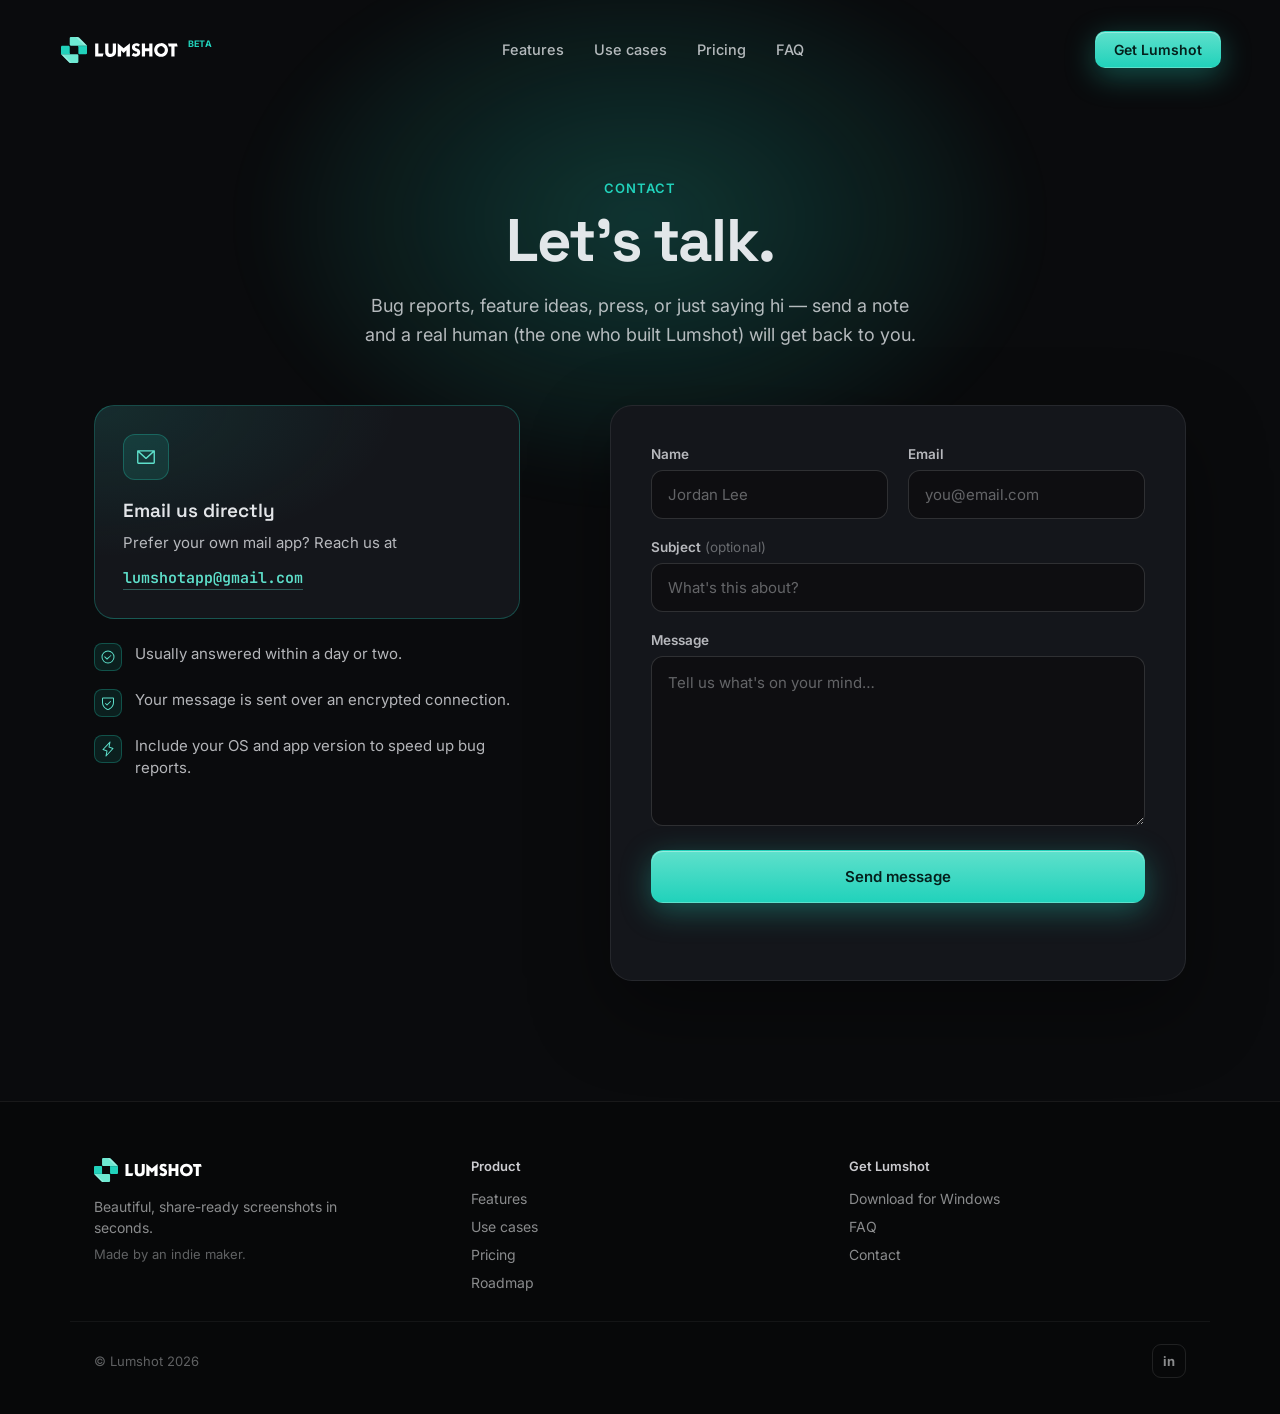
==== contact.html @ ef05d9ab "Add contact form with email integration" ====
<!DOCTYPE html>
<html lang="en">

<head>
  <meta charset="utf-8">
  <meta name="viewport" content="width=device-width, initial-scale=1">
  <title>Contact Lumshot — Get in touch</title>
  <meta name="description"
    content="Questions, feedback, or a bug to report? Send the Lumshot team a message and we'll get back to you.">
  <link rel="preconnect" href="https://fonts.googleapis.com">
  <link rel="preconnect" href="https://fonts.gstatic.com" crossorigin>
  <link rel="stylesheet"
    href="https://fonts.googleapis.com/css2?family=Inter:wght@400;500;600;700&family=Space+Grotesk:wght@500;600;700&family=JetBrains+Mono:wght@400;500;600&display=swap">
  <link rel="stylesheet" href="styles.css">
</head>

<body>

  <div class="page">

    <!-- ambient glow -->
    <div class="hero-glow" aria-hidden="true"></div>

    <!-- ===================== NAV ===================== -->
    <nav id="lum-nav" class="nav">
      <div id="lum-navbox" class="nav-box">
        <a href="index.html#top" aria-label="Lumshot home" class="nav-logo">
          <img src="assets/logo.svg" alt="Lumshot" class="nav-logo-img">
          <span class="nav-beta">BETA</span>
        </a>
        <div class="nav-links">
          <a href="index.html#features">Features</a>
          <a href="index.html#usecases">Use cases</a>
          <a href="index.html#pricing">Pricing</a>
          <a href="index.html#faq">FAQ</a>
        </div>
        <div class="nav-actions">
          <a href="index.html#pricing" class="btn btn-primary btn-nav">Get Lumshot</a>
          <button id="lum-burger" class="nav-burger" aria-label="Open menu" aria-controls="lum-mobile"
            aria-expanded="false">
            <span></span>
            <span></span>
            <span></span>
          </button>
        </div>
      </div>
      <div id="lum-mobile" class="nav-mobile">
        <a href="index.html#features">Features</a>
        <a href="index.html#usecases">Use cases</a>
        <a href="index.html#pricing">Pricing</a>
        <a href="index.html#faq">FAQ</a>
        <a href="index.html#pricing" class="nav-mobile-cta">Get Lumshot</a>
      </div>
    </nav>

    <!-- ===================== CONTACT ===================== -->
    <main class="contact">
      <div class="contact-head" data-reveal>
        <div class="eyebrow">Contact</div>
        <h1 class="contact-title">Let's talk.</h1>
        <p class="contact-sub">Bug reports, feature ideas, press, or just saying hi — send a note and a real human
          (the one who built Lumshot) will get back to you.</p>
      </div>

      <div class="contact-layout" data-reveal>
        <!-- left: reassurance / channels -->
        <aside class="contact-aside">
          <div class="contact-info-card">
            <div class="contact-info-icon">
              <svg class="lum-icon" viewBox="0 0 256 256" aria-hidden="true"><path d="M224,48H32a8,8,0,0,0-8,8V192a16,16,0,0,0,16,16H216a16,16,0,0,0,16-16V56A8,8,0,0,0,224,48ZM203.43,64,128,133.15,52.57,64ZM216,192H40V74.19l82.59,75.71a8,8,0,0,0,10.82,0L216,74.19V192Z"></path></svg>
            </div>
            <h2 class="contact-info-title">Email us directly</h2>
            <p class="contact-info-text">Prefer your own mail app? Reach us at</p>
            <a href="mailto:lumshotapp@gmail.com" class="contact-info-link">lumshotapp@gmail.com</a>
          </div>

          <ul class="contact-points">
            <li>
              <span class="contact-point-icon" aria-hidden="true">
                <svg class="lum-icon" viewBox="0 0 256 256"><path d="M232,128A104,104,0,1,1,128,24,104.13,104.13,0,0,1,232,128Zm-16,0a88,88,0,1,0-88,88A88.1,88.1,0,0,0,216,128Zm-42.34-29.66L112,148.69,82.34,119a8,8,0,0,0-11.32,11.31l36,36a8,8,0,0,0,11.32,0l60-60a8,8,0,0,0-11.32-11.32Z"></path></svg>
              </span>
              <span>Usually answered within a day or two.</span>
            </li>
            <li>
              <span class="contact-point-icon" aria-hidden="true">
                <svg class="lum-icon" viewBox="0 0 256 256"><path d="M208,40H48A16,16,0,0,0,32,56v58.79c0,89.13,75.47,118.44,90.59,123.4a15.66,15.66,0,0,0,10.82,0C148.53,233.23,224,203.92,224,114.79V56A16,16,0,0,0,208,40Zm0,74.79c0,78.42-66.35,104.62-80,109.18-13.53-4.51-80-30.69-80-109.18V56H208ZM82.34,141.66a8,8,0,0,1,11.32-11.32L112,148.68l50.34-50.34a8,8,0,0,1,11.32,11.32l-56,56a8,8,0,0,1-11.32,0Z"></path></svg>
              </span>
              <span>Your message is sent over an encrypted connection.</span>
            </li>
            <li>
              <span class="contact-point-icon" aria-hidden="true">
                <svg class="lum-icon" viewBox="0 0 256 256"><path d="M215.79,118.17a8,8,0,0,0-5-5.66L153.18,90.9l14.66-73.33a8,8,0,0,0-13.69-7l-112,120a8,8,0,0,0,3,13l57.63,21.61L88.16,238.43a8,8,0,0,0,13.69,7l112-120A8,8,0,0,0,215.79,118.17ZM109.37,214l10.47-52.38a8,8,0,0,0-5-9.06L62,132.71l84.62-90.66L136.16,94.43a8,8,0,0,0,5,9.06l52.8,19.8Z"></path></svg>
              </span>
              <span>Include your OS and app version to speed up bug reports.</span>
            </li>
          </ul>
        </aside>

        <!-- right: the form -->
        <div class="contact-form-card">
          <form id="lum-contact-form" class="contact-form" novalidate>
            <div class="contact-field-row">
              <div class="contact-field">
                <label for="cf-name">Name</label>
                <input type="text" id="cf-name" name="name" autocomplete="name" placeholder="Jordan Lee" required>
              </div>
              <div class="contact-field">
                <label for="cf-email">Email</label>
                <input type="email" id="cf-email" name="email" autocomplete="email" placeholder="you@email.com"
                  required>
              </div>
            </div>
            <div class="contact-field">
              <label for="cf-subject">Subject <span class="contact-optional">(optional)</span></label>
              <input type="text" id="cf-subject" name="subject" placeholder="What's this about?">
            </div>
            <div class="contact-field">
              <label for="cf-message">Message</label>
              <textarea id="cf-message" name="message" rows="6" placeholder="Tell us what's on your mind…"
                required></textarea>
            </div>

            <!-- honeypot: hidden from humans, catches bots -->
            <div class="contact-hp" aria-hidden="true">
              <label for="cf-company">Company</label>
              <input type="text" id="cf-company" name="company" tabindex="-1" autocomplete="off">
            </div>

            <button type="submit" class="btn btn-primary btn-lg contact-submit" id="cf-submit">
              <span class="cf-submit-label">Send message</span>
            </button>
            <p id="cf-note" class="contact-note" role="status" aria-live="polite"></p>
          </form>
        </div>
      </div>
    </main>

    <!-- ===================== FOOTER ===================== -->
    <footer class="site-footer">
      <div class="footer-grid">
        <div class="footer-brand">
          <a href="index.html#top" aria-label="Lumshot home" class="footer-logo">
            <img src="assets/logo.svg" alt="Lumshot" class="footer-logo-img">
          </a>
          <p class="footer-tagline">Beautiful, share-ready screenshots in seconds.</p>
          <p class="footer-made-by">Made by an indie maker.</p>
        </div>
        <div class="footer-col">
          <div class="footer-col-title">Product</div>
          <div class="footer-links">
            <a href="index.html#features">Features</a>
            <a href="index.html#usecases">Use cases</a>
            <a href="index.html#pricing">Pricing</a>
            <a href="index.html#roadmap">Roadmap</a>
          </div>
        </div>
        <div class="footer-col">
          <div class="footer-col-title">Get Lumshot</div>
          <div class="footer-links">
            <a href="https://github.com/saeefam/lumshot/releases/download/v1.1.3/Lumshot-Setup-1.1.3.exe">Download for
              Windows</a>
            <a href="index.html#faq">FAQ</a>
            <a href="contact.html">Contact</a>
          </div>
        </div>
      </div>
      <div class="footer-bottom">
        <span class="footer-copyright">© Lumshot 2026</span>
        <div class="footer-social">
          <a href="https://www.linkedin.com/company/lumshot/" target="_blank" rel="noopener"
            aria-label="Lumshot on LinkedIn" class="social-btn">in</a>
        </div>
      </div>
    </footer>

  </div>

  <script src="script.js"></script>
</body>

</html>
---- styles.css ----
/* =========================================================
   Lumshot — stylesheet
   Organized: custom properties, reset/base, animations,
   layout shell, nav, hero, sections in page order, footer,
   responsive media queries.
   ========================================================= */

/* ---------- Custom properties ---------- */
:root {
  /* Surfaces — a touch of warmth in the black so it reads considered, not clinical */
  --color-bg: #0A0B0D;
  --color-bg-alt: #0E1013;
  --color-bg-card: #14161B;
  --color-bg-titlebar: #1A1D23;
  --color-bg-footer: #070809;

  /* Text — a disciplined 3-step ramp (+ hairline for decorative use only) */
  --text-primary: rgba(240, 242, 245, .94);
  --text-secondary: rgba(240, 242, 245, .74);
  --text-tertiary: rgba(240, 242, 245, .56);
  --text-hairline: rgba(240, 242, 245, .38);
  --color-text: var(--text-primary);

  /* Legacy aliases kept so existing rules resolve to the new ramp */
  --color-text-muted-66: var(--text-secondary);
  --color-text-muted-62: var(--text-secondary);
  --color-text-muted-6: var(--text-secondary);
  --color-text-muted-58: var(--text-secondary);
  --color-text-muted-55: var(--text-tertiary);
  --color-text-muted-5: var(--text-tertiary);
  --color-text-muted-45: var(--text-tertiary);
  --color-text-muted-4: var(--text-hairline);
  --color-text-muted-35: var(--text-hairline);
  --color-text-muted-32: var(--text-hairline);
  --color-text-muted-25: rgba(240, 242, 245, .28);

  /* Teal — the interface / action tone (from the logo) */
  --color-accent: #21D2BB;
  --color-accent-light: #5EE0CB;
  --color-accent-lighter: #9CEFE0;
  --color-accent-deep: #0F6E62;
  --color-accent-deeper: #0A4A42;
  --color-accent-deepest: #04201C;

  /* Warm light — the "captured light" tone. The counterweight to teal. */
  --color-warm: #FFB27A;
  --color-warm-light: #FFCBA3;
  --color-warm-deep: #C77A45;

  --color-violet: var(--color-warm-light);

  --border-subtle: rgba(255, 255, 255, .07);
  --border-subtle-2: rgba(255, 255, 255, .08);
  --border-faint: rgba(255, 255, 255, .05);
  --border-accent: rgba(33, 210, 187, .28);

  --font-sans: 'Inter', system-ui, -apple-system, sans-serif;
  --font-display: 'Space Grotesk', 'Inter', system-ui, sans-serif;
  --font-mono: 'JetBrains Mono', ui-monospace, monospace;

  --container-lg: 1200px;
  --container-md: 1140px;
  --container-sm: 1100px;
  --container-xs: 980px;

  /* Signature glow for primary actions — ties buttons to the "light" idea */
  --glow-teal: 0 8px 30px rgba(33, 210, 187, .35);
}

/* ---------- Reset / base ---------- */
* {
  box-sizing: border-box;
}

html {
  scroll-behavior: smooth;
}

body {
  margin: 0;
  background: var(--color-bg);
  color: var(--color-text);
  font-family: var(--font-sans);
  -webkit-font-smoothing: antialiased;
  text-rendering: optimizeLegibility;
  overflow-x: hidden;
}

a {
  color: inherit;
  text-decoration: none;
}

/* Visible keyboard focus everywhere — cheap, and part of feeling premium */
:focus-visible {
  outline: 2px solid var(--color-accent);
  outline-offset: 3px;
  border-radius: 4px;
}

:focus:not(:focus-visible) {
  outline: none;
}

img {
  max-width: 100%;
}

button {
  font-family: inherit;
}

::selection {
  background: rgba(33, 210, 187, .4);
  color: #fff;
}

/* ---------- Animations ---------- */
@keyframes lumPulse {
  0%, 100% { opacity: .5; }
  50% { opacity: .85; }
}

/* Hero: the plain screenshot drops in, then the Lumshot frame builds around it.
   Plays once on load — the transformation IS the pitch. */
@keyframes lumFrameBuild {
  0%   { transform: scale(.985); }
  100% { transform: scale(1); }
}

@keyframes lumCanvasBloom {
  0%   { padding: 8px; }
  100% { padding: clamp(30px, 5vw, 68px); }
}

@keyframes lumFadeIn {
  from { opacity: 0; }
  to   { opacity: 1; }
}

/* Signature "light sweep" — a specular highlight passing across a frame, like
   light catching glass. Used sparingly (hero + final CTA). */
@keyframes lumSweep {
  0%   { transform: translateX(-120%) skewX(-18deg); opacity: 0; }
  12%  { opacity: .55; }
  40%  { opacity: 0; }
  100% { transform: translateX(320%) skewX(-18deg); opacity: 0; }
}

/* Reduced motion: kill every looping/entrance animation and reveal offsets */
@media (prefers-reduced-motion: reduce) {
  *,
  *::before,
  *::after {
    animation-duration: .001ms !important;
    animation-iteration-count: 1 !important;
    transition-duration: .001ms !important;
    scroll-behavior: auto !important;
  }
}

/* ---------- Page shell ---------- */
.page {
  position: relative;
  width: 100%;
  background: var(--color-bg);
  overflow-x: hidden;
}

.hero-glow {
  position: absolute;
  top: -160px;
  left: 50%;
  transform: translateX(-50%);
  width: 1100px;
  height: 760px;
  background: radial-gradient(closest-side, rgba(33, 210, 187, .22), rgba(33, 210, 187, .06) 55%, transparent 72%);
  filter: blur(20px);
  pointer-events: none;
  z-index: 0;
  animation: lumPulse 7s ease-in-out infinite;
}

/* [data-reveal] elements are progressively enhanced by script.js
   (opacity/transform + IntersectionObserver). They render fully
   visible without JS. */

/* ---------- Buttons ---------- */
.btn {
  display: inline-flex;
  align-items: center;
  justify-content: center;
  gap: 10px;
  padding: 12px 20px;
  border-radius: 11px;
  font-size: 14.5px;
  font-weight: 600;
  border: 1px solid transparent;
  transition: all .2s;
  white-space: nowrap;
  cursor: pointer;
}

.btn-primary {
  color: #04201C;
  background: linear-gradient(180deg, var(--color-accent-light), var(--color-accent));
  border-color: transparent;
  box-shadow: var(--glow-teal), inset 0 1px 0 rgba(255, 255, 255, .35);
}

.btn-primary:hover {
  transform: translateY(-2px);
  box-shadow: 0 12px 40px rgba(33, 210, 187, .5), inset 0 1px 0 rgba(255, 255, 255, .45);
}

.btn-secondary {
  color: var(--color-text);
  background: rgba(255, 255, 255, .04);
  border-color: rgba(255, 255, 255, .13);
}

.btn-secondary:hover {
  background: rgba(255, 255, 255, .08);
  border-color: rgba(255, 255, 255, .22);
}

.btn-disabled {
  color: var(--color-text-muted-4);
  background: rgba(255, 255, 255, .03);
  border-color: var(--border-subtle-2);
  cursor: default;
}

.btn-nav {
  padding: 9px 18px;
  border-radius: 10px;
  font-size: 14px;
}

.btn-lg {
  min-width: 232px;
  padding: 16px 24px;
  border-radius: 12px;
  font-size: 15px;
}

.win-icon {
  display: grid;
  grid-template-columns: 1fr 1fr;
  gap: 2.5px;
  width: 17px;
  height: 17px;
}

.win-icon span {
  background: currentColor;
  border-radius: 1px;
}

.mac-icon {
  width: 17px;
  height: 17px;
  display: block;
  fill: var(--color-text-muted-4);
}

/* ---------- Nav ---------- */
.nav {
  position: fixed;
  top: 0;
  left: 0;
  right: 0;
  z-index: 60;
  padding: 16px 16px 0;
}

.nav-box {
  max-width: var(--container-lg);
  margin: 0 auto;
  padding: 14px 18px 14px 20px;
  display: flex;
  align-items: center;
  justify-content: space-between;
  gap: 24px;
  border-radius: 18px;
  background: transparent;
  border: 1px solid transparent;
  box-shadow: none;
  backdrop-filter: none;
  -webkit-backdrop-filter: none;
  transition: background .35s ease, border-color .35s ease, box-shadow .35s ease, backdrop-filter .35s ease;
}

.nav-box.is-scrolled {
  background: rgba(14, 15, 20, .82);
  border-color: rgba(255, 255, 255, .1);
  box-shadow: 0 16px 50px rgba(0, 0, 0, .5);
  backdrop-filter: blur(16px) saturate(150%);
  -webkit-backdrop-filter: blur(16px) saturate(150%);
}

.nav-logo {
  display: flex;
  align-items: flex-start;
  gap: 10px;
}

.nav-logo-img {
  height: 26px;
  display: block;
}

.nav-beta {
  font-size: 9px;
  font-weight: 700;
  letter-spacing: .04em;
  color: var(--color-accent);
  line-height: 1;
  margin-top: 2px;
}

.nav-links {
  display: flex;
  align-items: center;
  gap: 30px;
  font-size: 14.5px;
  color: var(--color-text-muted-66);
  font-weight: 500;
}

.nav-links a {
  transition: color .2s;
}

.nav-links a:hover {
  color: #fff;
}

.nav-actions {
  display: flex;
  align-items: center;
  gap: 12px;
}

.nav-burger {
  display: none;
  align-items: center;
  justify-content: center;
  width: 40px;
  height: 40px;
  border-radius: 10px;
  border: 1px solid var(--border-subtle-2);
  background: rgba(255, 255, 255, .03);
  cursor: pointer;
  flex-direction: column;
  gap: 4px;
}

.nav-burger span {
  width: 16px;
  height: 1.6px;
  background: var(--color-text);
  display: block;
}

.nav-mobile {
  display: none;
  flex-direction: column;
  gap: 4px;
  margin: 8px 0 0;
  padding: 12px 20px 18px;
  border-radius: 18px;
  background: rgba(11, 11, 15, .96);
  backdrop-filter: blur(16px);
  border: 1px solid var(--border-subtle-2);
}

.nav-mobile.is-open {
  display: flex;
}

.nav-mobile a {
  padding: 12px 8px;
  font-size: 16px;
  font-weight: 500;
  border-bottom: 1px solid var(--border-faint);
}

.nav-mobile-cta {
  margin-top: 12px;
  text-align: center;
  padding: 13px;
  border-radius: 11px;
  font-weight: 600;
  color: var(--color-bg);
  background: var(--color-accent);
  border-bottom: none !important;
}

/* ---------- Hero ---------- */
.hero {
  position: relative;
  z-index: 1;
  max-width: var(--container-lg);
  margin: 0 auto;
  padding: 180px 24px 96px;
  text-align: center;
}

.pill {
  display: inline-flex;
  align-items: center;
  gap: 8px;
  padding: 7px 15px;
  border-radius: 999px;
  font-size: 12px;
  font-weight: 400;
  letter-spacing: .01em;
  color: var(--color-accent-lighter);
  background: rgba(33, 210, 187, .1);
  border: 1px solid var(--border-accent);
  margin-bottom: 30px;
}

.pill-dot {
  width: 6px;
  height: 6px;
  border-radius: 50%;
  background: var(--color-accent);
  box-shadow: 0 0 10px var(--color-accent);
  display: block;
}

.hero-title {
  font-family: var(--font-display);
  font-size: clamp(40px, 7vw, 66px);
  line-height: 1.03;
  letter-spacing: -.03em;
  font-weight: 700;
  margin: 0 auto;
  max-width: 18ch;
  text-wrap: balance;
}

.hero-title .accent-light {
  color: var(--color-warm-light);
}

.hero-sub {
  margin: 26px auto 0;
  max-width: 52ch;
  font-size: clamp(17px, 2.2vw, 20px);
  line-height: 1.55;
  color: var(--text-secondary);
  font-weight: 400;
}

.hero-ctas {
  display: flex;
  flex-wrap: wrap;
  gap: 14px;
  justify-content: center;
  margin-top: 40px;
}

.hero-note {
  margin: 40px 0 0;
  font-size: 13.5px;
  color: var(--color-text-muted-4);
}

.hero-shot {
  margin-top: 120px;
  will-change: transform;
}

.hero-shot-float {
  position: relative;
  animation: lumFrameBuild 1s cubic-bezier(.2, .7, .2, 1) both;
}

.hero-shot-glow {
  position: absolute;
  inset: -40px -10px -60px;
  background: radial-gradient(closest-side, rgba(33, 210, 187, .32), transparent 70%);
  filter: blur(34px);
  z-index: -1;
}

/* ---------- App window mock (hero) ---------- */
.app-window {
  position: relative;
  max-width: 1000px;
  margin: 0 auto;
  border-radius: 20px;
  overflow: hidden;
  background: var(--color-bg-card);
  border: 1px solid var(--border-subtle-2);
  box-shadow: 0 44px 130px rgba(0, 0, 0, .65), 0 0 0 1px rgba(255, 255, 255, .02) inset;
}

/* Signature light-sweep — passes once, ~1.2s after the frame builds */
.app-window::after {
  content: "";
  position: absolute;
  top: 0;
  left: 0;
  width: 40%;
  height: 100%;
  background: linear-gradient(100deg, transparent, rgba(255, 255, 255, .16), transparent);
  pointer-events: none;
  z-index: 3;
  transform: translateX(-120%) skewX(-18deg);
  animation: lumSweep 1.6s ease-in 1.3s both;
}

.app-titlebar {
  display: flex;
  align-items: center;
  justify-content: space-between;
  padding: 11px 16px;
  background: linear-gradient(#1A1A23, #14141B);
  border-bottom: 1px solid rgba(255, 255, 255, .06);
}

.app-titlebar-left {
  display: flex;
  align-items: center;
  gap: 10px;
}

.app-name {
  font-weight: 600;
  font-size: 12.5px;
  color: rgba(255, 255, 255, .62);
}

.app-titlebar-right {
  display: flex;
  align-items: center;
  gap: 8px;
}

.chip {
  padding: 3px 9px;
  border-radius: 6px;
  font-size: 10.5px;
  font-weight: 500;
  color: var(--color-text-muted-4);
  border: 1px solid var(--border-subtle-2);
}

.chip-active {
  font-weight: 600;
  color: var(--color-accent-lighter);
  background: rgba(33, 210, 187, .16);
  border-color: rgba(33, 210, 187, .3);
}

.app-window-controls {
  display: flex;
  align-items: center;
  gap: 12px;
  color: rgba(255, 255, 255, .3);
  margin-left: 8px;
}

.ctrl-line {
  width: 11px;
  height: 1.5px;
  background: currentColor;
  display: block;
}

.ctrl-square {
  width: 9px;
  height: 9px;
  border: 1.5px solid currentColor;
  border-radius: 2px;
  display: block;
}

.ctrl-close {
  font-size: 12px;
  line-height: 1;
}

.app-canvas {
  padding: clamp(30px, 5vw, 68px);
  background: radial-gradient(120% 120% at 30% 0%, #0F6E62 0%, #0A4A42 46%, #04201C 100%);
  animation: lumCanvasBloom 1.1s cubic-bezier(.2, .7, .2, 1);
}

/* The frame fades in as the canvas blooms. Default state is fully visible, so
   the screenshot is never stuck hidden if the animation is skipped/interrupted. */
.shot-frame {
  opacity: 1;
  animation: lumFadeIn .7s ease .3s backwards;
}

.shot-frame {
  border-radius: 12px;
  overflow: hidden;
  background: var(--color-bg-alt);
  border: 1px solid rgba(255, 255, 255, .1);
  box-shadow: 0 34px 80px rgba(0, 0, 0, .55);
}

.shot-titlebar {
  display: flex;
  align-items: center;
  gap: 7px;
  padding: 11px 14px;
  background: var(--color-bg-titlebar);
  border-bottom: 1px solid rgba(255, 255, 255, .05);
}

.dot {
  width: 9px;
  height: 9px;
  border-radius: 50%;
  display: block;
}

.dot-red { background: #ff5f57; }
.dot-yellow { background: #febc2e; }
.dot-green { background: #28c840; }

.shot-image {
  aspect-ratio: 16 / 9;
  background: var(--color-bg-alt);
}

.shot-image img {
  width: 100%;
  height: 100%;
  object-fit: cover;
  display: block;
}

/* ---------- Section heads (shared) ---------- */
.section-head {
  text-align: center;
  margin-bottom: 48px;
}

.eyebrow {
  font-size: 13px;
  font-weight: 600;
  letter-spacing: .08em;
  text-transform: uppercase;
  color: var(--color-accent);
  margin-bottom: 14px;
}

.section-title {
  font-family: var(--font-display);
  font-size: clamp(30px, 4.6vw, 42px);
  letter-spacing: -.025em;
  font-weight: 700;
  margin: 0;
  max-width: 26ch;
  margin-inline: auto;
  text-wrap: balance;
}

.section-sub {
  margin: 18px auto 0;
  max-width: 60ch;
  font-size: 17px;
  line-height: 1.6;
  color: var(--text-secondary);
}

.section-title-lg {
  font-family: var(--font-display);
  font-size: clamp(30px, 4.8vw, 44px);
  letter-spacing: -.028em;
  font-weight: 700;
  margin: 0 auto;
  max-width: 24ch;
  text-wrap: balance;
}

.section-sub-lg {
  margin: 24px auto 0;
  max-width: 62ch;
  font-size: clamp(16px, 2.2vw, 18px);
  line-height: 1.6;
  color: var(--text-secondary);
}

/* ---------- Credibility ---------- */
.credibility {
  position: relative;
  z-index: 1;
  max-width: var(--container-sm);
  margin: 0 auto;
  padding: 30px 24px 20px;
  text-align: center;
}

.credibility-text {
  font-size: 14.5px;
  color: var(--color-text-muted-5);
  font-weight: 500;
}

.badge-row {
  display: flex;
  flex-wrap: wrap;
  justify-content: center;
  gap: 10px;
  margin-top: 18px;
}

.badge {
  padding: 7px 14px;
  border-radius: 999px;
  font-size: 12.5px;
  font-weight: 500;
  color: var(--color-text-muted-55);
  border: 1px solid var(--border-subtle-2);
  background: rgba(255, 255, 255, .02);
}

/* ---------- Workflow shift ---------- */
.workflow {
  position: relative;
  z-index: 1;
  max-width: var(--container-xs);
  margin: 0 auto;
  padding: 72px 24px 30px;
  text-align: center;
}

.workflow-steps {
  display: grid;
  grid-template-columns: repeat(auto-fit, minmax(220px, 1fr));
  gap: 16px;
  text-align: left;
}

.workflow-card {
  padding: 26px 24px;
  border-radius: 18px;
  background: var(--color-bg-card);
  border: 1px solid var(--border-subtle);
  transition: border-color .25s, transform .25s;
}

.workflow-card:hover {
  border-color: rgba(33, 210, 187, .3);
  transform: translateY(-2px);
}

.workflow-num {
  font: 600 13px var(--font-mono);
  color: var(--color-accent);
  margin-bottom: 14px;
}

.workflow-text {
  margin: 0;
  font-family: var(--font-display);
  font-size: 18px;
  font-weight: 600;
  letter-spacing: -.01em;
}

.workflow-sub {
  margin: 8px 0 0;
  font-size: 14px;
  line-height: 1.5;
  color: var(--text-tertiary);
}

/* ---------- Features ---------- */
.features {
  position: relative;
  z-index: 1;
  max-width: var(--container-md);
  margin: 0 auto;
  padding: 120px 24px 40px;
}

.feat-row {
  display: grid;
  grid-template-columns: 1fr 1fr;
  gap: 56px;
  align-items: center;
  padding: 54px 0;
}


.feat-icon {
  display: inline-flex;
  width: 46px;
  height: 46px;
  border-radius: 12px;
  align-items: center;
  justify-content: center;
  background: rgba(33, 210, 187, .12);
  border: 1px solid var(--border-accent);
  margin-bottom: 20px;
}

/* Shared icon glyph (Phosphor SVGs, inlined). Inherits accent color. */
.lum-icon {
  width: 22px;
  height: 22px;
  display: block;
  color: var(--color-accent-light);
  fill: currentColor;
}

.feat-more-icon .lum-icon,
.why-icon .lum-icon {
  width: 20px;
  height: 20px;
}

.lum-icon-toast {
  width: 15px;
  height: 15px;
  color: var(--color-accent-lighter);
}

.feat-title {
  font-family: var(--font-display);
  font-size: clamp(24px, 3.2vw, 30px);
  letter-spacing: -.02em;
  font-weight: 700;
  margin: 0;
}

.feat-desc {
  margin: 16px 0 0;
  font-size: 16px;
  line-height: 1.6;
  color: var(--text-secondary);
  max-width: 46ch;
}

/* "and more" compact grid for secondary features */
.feat-more {
  display: grid;
  grid-template-columns: repeat(auto-fit, minmax(240px, 1fr));
  gap: 18px;
  margin-top: 40px;
  padding-top: 54px;
  border-top: 1px solid var(--border-faint);
}

.feat-more-card {
  padding: 26px;
  border-radius: 18px;
  background: var(--color-bg-card);
  border: 1px solid var(--border-subtle);
  transition: border-color .25s, transform .25s;
}

.feat-more-card:hover {
  border-color: rgba(33, 210, 187, .3);
  transform: translateY(-2px);
}

.feat-more-icon {
  display: inline-flex;
  width: 38px;
  height: 38px;
  border-radius: 10px;
  align-items: center;
  justify-content: center;
  background: rgba(33, 210, 187, .12);
  border: 1px solid var(--border-accent);
  margin-bottom: 16px;
}

.feat-more-title {
  margin: 0 0 8px;
  font-family: var(--font-display);
  font-size: 17px;
  font-weight: 600;
}

.feat-more-text {
  margin: 0;
  font-size: 15px;
  line-height: 1.55;
  color: var(--text-secondary);
}

/* ---------- Feature media mocks (shared frame) ---------- */
.feat-media-frame {
  border-radius: 20px;
  padding: clamp(22px, 4vw, 42px);
  border: 1px solid rgba(255, 255, 255, .06);
  box-shadow: 0 24px 60px rgba(0, 0, 0, .45);
}

.feat-media-gradient {
  background: radial-gradient(120% 120% at 30% 0%, #0F6E62, #0A4A42 55%, #04201C);
}

.feat-media-inner {
  border-radius: 11px;
  overflow: hidden;
  background: var(--color-bg-alt);
  border: 1px solid rgba(255, 255, 255, .1);
  box-shadow: 0 26px 56px rgba(0, 0, 0, .5);
}

.mock {
  position: relative;
  border-radius: 20px;
  overflow: hidden;
  border: 1px solid var(--border-subtle-2);
  background: var(--color-bg-alt);
  aspect-ratio: 16 / 11;
  box-shadow: 0 24px 60px rgba(0, 0, 0, .45);
}

/* capture mock */
.mock-diagonal-fade {
  position: absolute;
  inset: 0;
  background: repeating-linear-gradient(135deg, rgba(255, 255, 255, .03) 0 16px, transparent 16px 32px);
  opacity: .6;
}

.mock-diagonal-fade-plain {
  opacity: 1;
}

.mock-scrim {
  position: absolute;
  inset: 0;
  background: rgba(11, 11, 15, .5);
}

.mock-select-box {
  position: absolute;
  left: 18%;
  top: 20%;
  width: 50%;
  height: 48%;
  border: 1.5px solid var(--color-accent);
  background: rgba(33, 210, 187, .08);
  box-shadow: 0 0 0 9999px rgba(11, 11, 15, .45);
}

.mock-select-label {
  position: absolute;
  top: -26px;
  left: 0;
  font: 600 11px var(--font-mono);
  color: var(--color-accent-lighter);
  background: var(--color-accent-deepest);
  padding: 3px 7px;
  border-radius: 5px;
  border: 1px solid rgba(33, 210, 187, .35);
}

.mock-select-handle {
  position: absolute;
  width: 9px;
  height: 9px;
  background: var(--color-accent);
  border-radius: 2px;
}

.mock-select-handle-br { right: -5px; bottom: -5px; }
.mock-select-handle-tl { left: -5px; top: -5px; }

.mock-toolbar {
  position: absolute;
  bottom: 16px;
  left: 50%;
  transform: translateX(-50%);
  display: flex;
  gap: 6px;
  padding: 7px;
  background: var(--color-bg-titlebar);
  border: 1px solid rgba(255, 255, 255, .1);
  border-radius: 12px;
  box-shadow: 0 12px 30px rgba(0, 0, 0, .5);
}

.toolbar-btn {
  padding: 6px 11px;
  border-radius: 8px;
  font: 500 11px var(--font-sans);
  color: rgba(255, 255, 255, .5);
}

.toolbar-btn-active {
  font-weight: 600;
  color: var(--color-bg);
  background: var(--color-accent);
}

/* OCR mock */
.mock-ocr-body {
  padding: 22px;
}

.mock-ocr-label {
  font: 600 12px var(--font-mono);
  color: var(--color-text-muted-4);
  margin-bottom: 14px;
}

.mock-ocr-lines {
  display: flex;
  flex-direction: column;
  gap: 9px;
}

.ocr-line {
  height: 11px;
  border-radius: 3px;
  background: rgba(255, 255, 255, .12);
}

.ocr-line-accent {
  background: rgba(33, 210, 187, .45);
}

.mock-ocr-toast {
  position: absolute;
  right: 18px;
  bottom: 18px;
  display: flex;
  align-items: center;
  gap: 8px;
  padding: 8px 13px;
  background: var(--color-bg-titlebar);
  border: 1px solid rgba(33, 210, 187, .35);
  border-radius: 10px;
  box-shadow: 0 10px 26px rgba(0, 0, 0, .5);
}

.mock-ocr-toast-text {
  font: 600 12px var(--font-sans);
  color: var(--color-accent-lighter);
}

/* redact mock */
.mock-redact {
  aspect-ratio: 16 / 11;
  padding: 24px;
}

.redact-fields {
  display: flex;
  flex-direction: column;
  gap: 16px;
}

.redact-label {
  font: 500 10.5px var(--font-mono);
  color: var(--color-text-muted-35);
  margin-bottom: 6px;
}

.redact-value {
  display: inline-block;
  padding: 6px 12px;
  border-radius: 7px;
  background: rgba(33, 210, 187, .18);
  color: transparent;
  font: 600 13px var(--font-mono);
  position: relative;
  border: 1px solid rgba(33, 210, 187, .32);
  white-space: nowrap;
}

.redact-value-raw {
  color: var(--color-warm-light);
  background: rgba(255, 178, 122, .1);
  border-color: rgba(255, 178, 122, .28);
}

/* before/after: the "before" layer sits on top, clipped from the left */
.redact-before {
  position: absolute;
  inset: 0;
  padding: 24px;
  background: var(--color-bg-alt);
  clip-path: inset(0 50% 0 0);
  will-change: clip-path;
}

.baf-handle {
  position: absolute;
  top: 0;
  bottom: 0;
  left: 50%;
  width: 40px;
  margin-left: -20px;
  display: flex;
  align-items: center;
  justify-content: center;
  background: transparent;
  border: none;
  cursor: ew-resize;
  z-index: 5;
  touch-action: none;
}

.baf-handle-line {
  position: absolute;
  top: 0;
  bottom: 0;
  left: 50%;
  width: 2px;
  margin-left: -1px;
  background: rgba(255, 255, 255, .5);
  box-shadow: 0 0 12px rgba(33, 210, 187, .5);
}

.baf-handle-grip {
  position: relative;
  display: flex;
  align-items: center;
  justify-content: center;
  width: 34px;
  height: 34px;
  border-radius: 50%;
  background: var(--color-bg-titlebar);
  border: 1px solid rgba(255, 255, 255, .18);
  color: var(--color-accent-lighter);
  font: 600 13px var(--font-sans);
  letter-spacing: 1px;
  box-shadow: 0 6px 18px rgba(0, 0, 0, .5);
}

.redact-blur {
  position: absolute;
  inset: 0;
  backdrop-filter: blur(5px);
  border-radius: 7px;
}

.redact-badge {
  position: absolute;
  right: 16px;
  top: 16px;
  display: flex;
  align-items: center;
  gap: 6px;
  padding: 6px 11px;
  background: rgba(33, 210, 187, .16);
  border: 1px solid rgba(33, 210, 187, .32);
  border-radius: 999px;
  font: 600 11px var(--font-sans);
  color: var(--color-accent-lighter);
}

.redact-badge-dot {
  width: 6px;
  height: 6px;
  border-radius: 50%;
  background: var(--color-accent);
  box-shadow: 0 0 8px var(--color-accent);
}

/* ---------- Use cases ---------- */
.usecases {
  position: relative;
  z-index: 1;
  max-width: var(--container-md);
  margin: 0 auto;
  padding: 144px 24px 80px;
}

.usecase-grid {
  display: grid;
  grid-template-columns: repeat(auto-fit, minmax(250px, 1fr));
  gap: 18px;
}

.usecase-card {
  padding: 30px 28px;
  border-radius: 20px;
  background: var(--color-bg-card);
  border: 1px solid var(--border-subtle);
  transition: all .25s;
}

.usecase-card:hover {
  border-color: rgba(33, 210, 187, .45);
  transform: translateY(-3px);
  box-shadow: 0 16px 40px rgba(0, 0, 0, .35);
}

.usecase-label {
  font-size: 13px;
  font-weight: 600;
  color: var(--color-accent);
  margin-bottom: 14px;
}

.usecase-text {
  margin: 0;
  font-size: 16px;
  line-height: 1.55;
  color: var(--text-secondary);
}

/* ---------- Why ---------- */
.why {
  position: relative;
  z-index: 1;
  max-width: var(--container-md);
  margin: 0 auto;
  padding: 160px 24px 96px;
}

.why-grid {
  display: grid;
  grid-template-columns: repeat(auto-fit, minmax(240px, 1fr));
  gap: 18px;
  margin-bottom: 56px;
}

.why-card {
  padding: 28px;
  border-radius: 20px;
  background: var(--color-bg-card);
  border: 1px solid var(--border-subtle);
}

.why-icon {
  width: 38px;
  height: 38px;
  border-radius: 10px;
  background: rgba(33, 210, 187, .12);
  border: 1px solid var(--border-accent);
  display: flex;
  align-items: center;
  justify-content: center;
  margin-bottom: 16px;
}

.why-title {
  margin: 0;
  font-family: var(--font-display);
  font-size: 17px;
  font-weight: 600;
}

.why-text {
  margin: 8px 0 0;
  font-size: 15px;
  line-height: 1.55;
  color: var(--text-secondary);
}

/* comparison table */
.compare-wrap {
  border-radius: 20px;
  border: 1px solid var(--border-subtle-2);
  background: var(--color-bg-alt);
  overflow: hidden;
}

.compare-scroll {
  overflow-x: auto;
}

.compare-table {
  width: 100%;
  border-collapse: collapse;
  min-width: 600px;
  font-size: 14px;
}

.compare-table th {
  padding: 20px 16px;
  font-weight: 600;
  color: var(--color-text-muted-55);
}

.compare-th-label {
  text-align: left;
  padding: 20px 22px;
  font-weight: 500;
  color: var(--color-text-muted-45);
  font-size: 13px;
}

.compare-th-main {
  background: rgba(33, 210, 187, .1);
  border-left: 1px solid var(--border-accent);
  border-right: 1px solid var(--border-accent);
  font-weight: 700;
  color: #fff;
}

.compare-table tbody {
  color: var(--color-text-muted-6);
}

.compare-table td {
  padding: 16px 22px;
  border-top: 1px solid rgba(255, 255, 255, .06);
}

.compare-td-main {
  text-align: center;
  background: rgba(33, 210, 187, .06);
  border-left: 1px solid rgba(33, 210, 187, .22);
  border-right: 1px solid rgba(33, 210, 187, .22);
  color: var(--color-accent-light);
  font-weight: 700;
}

.compare-td-no {
  text-align: center;
  color: rgba(255, 255, 255, .2);
}

.compare-td-dim {
  text-align: center;
  color: rgba(255, 255, 255, .4);
}

/* ---------- Roadmap ---------- */
.roadmap {
  position: relative;
  z-index: 1;
  max-width: var(--container-md);
  margin: 0 auto;
  padding: 120px 24px 40px;
}

.roadmap .section-head {
  margin-bottom: 18px;
}

.roadmap-grid {
  display: grid;
  grid-template-columns: repeat(auto-fit, minmax(260px, 1fr));
  gap: 18px;
  margin-top: 40px;
}

.roadmap-card {
  padding: 28px;
  border-radius: 20px;
  background: rgba(20, 22, 27, .4);
  border: 1px dashed rgba(255, 255, 255, .14);
  position: relative;
}

.roadmap-title {
  font-family: var(--font-display);
}

.badge-soon {
  position: absolute;
  top: 20px;
  right: 20px;
  padding: 4px 10px;
  border-radius: 999px;
  font: 600 11px var(--font-sans);
  color: var(--color-accent-lighter);
  background: rgba(33, 210, 187, .16);
  border: 1px solid rgba(33, 210, 187, .32);
}

.roadmap-title {
  margin: 0 0 10px;
  font-size: 18px;
  font-weight: 700;
  max-width: 62%;
}

.roadmap-text {
  margin: 0;
  font-size: 14.5px;
  line-height: 1.55;
  color: var(--color-text-muted-55);
}

/* Shared: waitlist status note (used by the pricing early-bird form) */
.waitlist-note {
  margin: 14px 0 0;
  font-size: 13px;
  color: var(--text-hairline);
  transition: color .2s;
}

/* ---------- Pricing ---------- */
.pricing {
  position: relative;
  z-index: 1;
  max-width: var(--container-md);
  margin: 0 auto;
  padding: 80px 24px 40px;
}

.pricing-split {
  display: grid;
  grid-template-columns: repeat(auto-fit, minmax(300px, 1fr));
  gap: 20px;
  max-width: 820px;
  margin: 0 auto;
  align-items: stretch;
}

.pricing-card {
  position: relative;
  width: 100%;
  padding: 34px 32px;
  border-radius: 20px;
  background: var(--color-bg-card);
  border: 1px solid var(--border-subtle-2);
  text-align: left;
  display: flex;
  flex-direction: column;
}

.pricing-card-launch {
  background:
    radial-gradient(120% 130% at 50% 0%, rgba(255, 178, 122, .1), transparent 60%),
    var(--color-bg-card);
  border-color: rgba(255, 178, 122, .28);
}

.pricing-tag {
  display: inline-flex;
  align-self: flex-start;
  padding: 5px 11px;
  border-radius: 999px;
  font: 600 11px var(--font-sans);
  letter-spacing: .01em;
  color: var(--color-accent-lighter);
  background: rgba(33, 210, 187, .12);
  border: 1px solid var(--border-accent);
  margin-bottom: 20px;
}

.pricing-tag-warm {
  color: var(--color-warm-light);
  background: rgba(255, 178, 122, .12);
  border-color: rgba(255, 178, 122, .3);
}

.pricing-plan {
  font-family: var(--font-display);
  font-size: 16px;
  font-weight: 600;
  color: var(--text-secondary);
}

.pricing-amount {
  display: flex;
  align-items: baseline;
  gap: 10px;
  margin: 10px 0 6px;
}

.pricing-amount span {
  font-family: var(--font-display);
  font-size: 48px;
  font-weight: 700;
  letter-spacing: -.03em;
}

.pricing-was {
  font-size: 26px !important;
  font-weight: 500 !important;
  color: var(--text-hairline);
  text-decoration: line-through;
}

.pricing-now {
  color: var(--color-warm-light);
}

.pricing-per {
  font-size: 14px !important;
  font-weight: 500 !important;
  color: var(--text-tertiary);
  letter-spacing: 0 !important;
}

.pricing-desc {
  margin: 8px 0 24px;
  font-size: 15px;
  line-height: 1.55;
  color: var(--text-secondary);
}

.pricing-btn {
  width: 100%;
}

.pricing-card-now .pricing-btn {
  margin-top: auto;
}

.pricing-form {
  display: flex;
  flex-wrap: wrap;
  gap: 10px;
  margin-top: auto;
}

.pricing-form input {
  flex: 1;
  min-width: 160px;
  padding: 13px 16px;
  border-radius: 11px;
  background: rgba(10, 11, 13, .6);
  border: 1px solid rgba(255, 255, 255, .14);
  color: #fff;
  font-size: 15px;
  font-family: inherit;
  outline: none;
  transition: border-color .2s, box-shadow .2s;
}

.pricing-form input:focus {
  border-color: var(--color-warm);
  box-shadow: 0 0 0 3px rgba(255, 178, 122, .25);
}

.pricing-form .pricing-btn {
  width: auto;
  flex-shrink: 0;
}

.pricing-footnote {
  text-align: center;
  margin: 34px 0 0;
  font-size: 14px;
  color: var(--text-tertiary);
}

/* ---------- FAQ ---------- */
.faq {
  position: relative;
  z-index: 1;
  max-width: 780px;
  margin: 0 auto;
  padding: 120px 24px 40px;
}

.faq .section-head {
  margin-bottom: 44px;
}

.faq-list {
  display: flex;
  flex-direction: column;
  gap: 12px;
}

.faq-item {
  border: 1px solid var(--border-subtle-2);
  border-radius: 14px;
  background: var(--color-bg-card);
  padding: 20px 22px;
  transition: border-color .3s;
}

.faq-item.is-open {
  border-color: rgba(33, 210, 187, .4);
}

.faq-question {
  all: unset;
  display: flex;
  width: 100%;
  align-items: center;
  justify-content: space-between;
  gap: 16px;
  cursor: pointer;
  box-sizing: border-box;
  font-size: 16px;
  font-weight: 500;
}

.faq-icon {
  flex-shrink: 0;
  color: var(--color-accent);
  font-size: 20px;
  line-height: 1;
  transition: transform .3s;
}

.faq-item.is-open .faq-icon {
  transform: rotate(45deg);
}

.faq-answer {
  max-height: 0;
  overflow: hidden;
  opacity: 0;
  margin-top: 0;
  transition: max-height .4s ease, opacity .35s ease, margin-top .35s ease;
}

.faq-answer p {
  margin: 0;
  font-size: 15px;
  line-height: 1.6;
  color: var(--color-text-muted-6);
}

/* ---------- Final CTA ---------- */
.final-cta {
  position: relative;
  z-index: 1;
  padding: 90px 24px;
  text-align: center;
  overflow: hidden;
}

.final-cta-glow {
  position: absolute;
  top: 50%;
  left: 50%;
  transform: translate(-50%, -50%);
  width: 900px;
  height: 600px;
  background: radial-gradient(closest-side, rgba(33, 210, 187, .28), transparent 70%);
  filter: blur(20px);
  pointer-events: none;
}

.final-cta-inner {
  position: relative;
  max-width: 760px;
  margin: 0 auto;
}

.final-cta-title {
  font-family: var(--font-display);
  font-size: clamp(32px, 5.4vw, 54px);
  letter-spacing: -.03em;
  font-weight: 700;
  margin: 0;
  line-height: 1.05;
  text-wrap: balance;
}

.final-cta-text {
  margin: 20px auto 0;
  font-size: 18px;
  color: var(--text-secondary);
}

.final-cta-actions {
  display: flex;
  flex-wrap: wrap;
  gap: 14px;
  justify-content: center;
  margin-top: 34px;
}

/* ---------- Footer ---------- */
.site-footer {
  position: relative;
  z-index: 1;
  border-top: 1px solid var(--border-subtle);
  background: var(--color-bg-footer);
}

.footer-grid {
  max-width: var(--container-md);
  margin: 0 auto;
  padding: 56px 24px 30px;
  display: grid;
  grid-template-columns: repeat(auto-fit, minmax(180px, 1fr));
  gap: 40px;
}

.footer-brand {
  min-width: 200px;
}

.footer-logo {
  display: inline-flex;
  align-items: center;
  gap: 10px;
  margin-bottom: 14px;
}

.footer-logo-img {
  height: 24px;
  display: block;
}

.footer-tagline {
  margin: 0;
  font-size: 14px;
  color: var(--color-text-muted-5);
  line-height: 1.5;
  max-width: 30ch;
}

.footer-made-by {
  margin: 8px 0 0;
  font-size: 13px;
  color: var(--color-text-muted-32);
}

.footer-col-title {
  font-size: 13px;
  font-weight: 600;
  color: rgba(237, 237, 242, .85);
  margin-bottom: 16px;
}

.footer-links {
  display: flex;
  flex-direction: column;
  gap: 11px;
  font-size: 14px;
  color: var(--color-text-muted-5);
}

.footer-links a {
  transition: color .2s;
}

.footer-links a:hover {
  color: #fff;
}

.footer-bottom {
  max-width: var(--container-md);
  margin: 0 auto;
  padding: 22px 24px 36px;
  border-top: 1px solid var(--border-faint);
  display: flex;
  flex-wrap: wrap;
  gap: 16px;
  align-items: center;
  justify-content: space-between;
}

.footer-copyright {
  font-size: 13px;
  color: var(--color-text-muted-35);
}

.footer-social {
  display: flex;
  gap: 10px;
}

.social-btn {
  width: 34px;
  height: 34px;
  border-radius: 9px;
  border: 1px solid rgba(255, 255, 255, .1);
  display: flex;
  align-items: center;
  justify-content: center;
  color: var(--color-text-muted-5);
  font: 700 13px var(--font-sans);
  transition: all .2s;
}

.social-btn:hover {
  color: #fff;
  border-color: rgba(255, 255, 255, .25);
}

/* ---------- Responsive ---------- */
@media (max-width: 880px) {
  .nav-links,
  .btn-nav {
    display: none !important;
  }

  .nav-burger {
    display: inline-flex !important;
  }
}

@media (max-width: 820px) {
  .feat-row {
    grid-template-columns: 1fr !important;
    gap: 28px !important;
  }

  .feat-row .media {
    order: -1 !important;
  }

  .feat-row-reverse .feat-copy,
  .feat-row-reverse .media {
    order: unset;
  }
}

@media (max-width: 640px) {
  .hero {
    padding-top: 200px;
  }

  .hero-shot {
    margin-top: 96px;
  }

  .roadmap-title {
    max-width: 100%;
  }
}

/* ---------- Download modal ---------- */
.download-modal {
  position: fixed;
  inset: 0;
  z-index: 200;
  display: flex;
  align-items: center;
  justify-content: center;
  padding: 24px;
}

.download-modal[hidden] {
  display: none;
}

.download-modal-backdrop {
  position: absolute;
  inset: 0;
  background: rgba(8, 8, 11, .72);
  backdrop-filter: blur(6px);
}

.download-modal-card {
  position: relative;
  z-index: 1;
  width: 100%;
  max-width: 640px;
  padding: clamp(36px, 5vw, 56px);
  border-radius: 22px;
  text-align: center;
  background: var(--color-bg-card);
  border: 1px solid var(--border-subtle-2);
  box-shadow: 0 30px 80px rgba(0, 0, 0, .4);
  animation: lumModalIn .25s cubic-bezier(.2, .7, .2, 1);
}

@keyframes lumModalIn {
  from {
    opacity: 0;
    transform: translateY(12px) scale(.98);
  }
  to {
    opacity: 1;
    transform: none;
  }
}

.download-modal-close {
  position: absolute;
  top: 14px;
  right: 14px;
  width: 32px;
  height: 32px;
  display: inline-flex;
  align-items: center;
  justify-content: center;
  border-radius: 9px;
  background: rgba(255, 255, 255, .04);
  border: 1px solid var(--border-subtle-2);
  color: var(--color-text-muted-66);
  font-size: 20px;
  line-height: 1;
  cursor: pointer;
  transition: background .2s, color .2s;
}

.download-modal-close:hover {
  background: rgba(255, 255, 255, .08);
  color: var(--color-text);
}

.download-modal-title {
  margin: 0;
  font-family: var(--font-display);
  font-size: clamp(24px, 3.4vw, 32px);
  font-weight: 700;
  letter-spacing: -.03em;
}

.download-modal-text {
  margin: 18px auto 0;
  max-width: 44ch;
  font-size: 16px;
  line-height: 1.6;
  color: var(--color-text-muted-65, rgba(237, 237, 242, .65));
}

.download-modal-form {
  display: flex;
  flex-direction: column;
  gap: 16px;
  margin-top: 30px;
  max-width: 420px;
  margin-inline: auto;
}

.download-modal-input {
  width: 100%;
  padding: 14px 18px;
  border-radius: 12px;
  background: rgba(11, 11, 15, .6);
  border: 1px solid rgba(255, 255, 255, .14);
  color: #fff;
  font-size: 15px;
  font-family: inherit;
  outline: none;
  transition: border-color .2s, box-shadow .2s;
}

.download-modal-input:focus {
  border-color: var(--color-accent);
  box-shadow: 0 0 0 3px rgba(33, 210, 187, .28);
}

.download-modal-input:disabled {
  opacity: .6;
}

.btn-download-submit {
  display: flex;
  width: 100%;
  align-items: center;
  justify-content: center;
  gap: 10px;
  padding: 14px 20px;
  border-radius: 11px;
  font-size: 14.5px;
  font-weight: 600;
  color: var(--color-bg);
  background: var(--color-accent);
  border: 1px solid rgba(255, 255, 255, .16);
  cursor: pointer;
  transition: all .2s;
  font-family: inherit;
}

.btn-download-submit:hover:not(:disabled) {
  transform: translateY(-2px);
}

.btn-download-submit:disabled {
  opacity: .6;
  cursor: default;
  transform: none;
}

.download-modal-note {
  margin: 16px 0 0;
  font-size: 13px;
  line-height: 1.5;
  color: var(--color-text-muted-4);
  transition: color .2s;
  min-height: 1em;
}

.download-modal-note.is-error {
  color: #ff8a8a;
}

.download-modal-note.is-success {
  color: #5EE0CB;
}

@media (max-width: 480px) {
  .download-modal-card {
    padding: 28px 22px;
  }
}

/* ---------- Contact page ---------- */
.contact {
  position: relative;
  z-index: 1;
  max-width: var(--container-md);
  margin: 0 auto;
  padding: 180px 24px 120px;
}

.contact-head {
  text-align: center;
  max-width: 640px;
  margin: 0 auto 56px;
}

.contact-title {
  font-family: var(--font-display);
  font-size: clamp(38px, 6vw, 60px);
  line-height: 1.03;
  letter-spacing: -.03em;
  font-weight: 700;
  margin: 14px 0 0;
}

.contact-sub {
  margin: 20px auto 0;
  max-width: 52ch;
  font-size: clamp(16px, 2.2vw, 18px);
  line-height: 1.6;
  color: var(--text-secondary);
}

.contact-layout {
  display: grid;
  grid-template-columns: 0.85fr 1.15fr;
  gap: clamp(48px, 7vw, 96px);
  align-items: start;
}

/* left column */
.contact-aside {
  display: flex;
  flex-direction: column;
  gap: 24px;
}

.contact-info-card {
  padding: 28px;
  border-radius: 20px;
  background:
    radial-gradient(130% 130% at 0% 0%, rgba(33, 210, 187, .12), transparent 55%),
    var(--color-bg-card);
  border: 1px solid var(--border-accent);
}

.contact-info-icon {
  display: inline-flex;
  width: 46px;
  height: 46px;
  border-radius: 12px;
  align-items: center;
  justify-content: center;
  background: rgba(33, 210, 187, .12);
  border: 1px solid var(--border-accent);
  margin-bottom: 18px;
}

.contact-info-title {
  margin: 0;
  font-family: var(--font-display);
  font-size: 19px;
  font-weight: 600;
}

.contact-info-text {
  margin: 8px 0 12px;
  font-size: 15px;
  line-height: 1.55;
  color: var(--text-secondary);
}

.contact-info-link {
  display: inline-block;
  font: 600 15px var(--font-mono);
  color: var(--color-accent-light);
  border-bottom: 1px solid rgba(94, 224, 203, .35);
  padding-bottom: 1px;
  transition: color .2s, border-color .2s;
}

.contact-info-link:hover {
  color: var(--color-accent-lighter);
  border-color: var(--color-accent-lighter);
}

.contact-points {
  list-style: none;
  margin: 0;
  padding: 0;
  display: flex;
  flex-direction: column;
  gap: 18px;
}

.contact-points li {
  display: flex;
  align-items: flex-start;
  gap: 13px;
  font-size: 15px;
  line-height: 1.5;
  color: var(--text-secondary);
}

.contact-point-icon {
  flex-shrink: 0;
  display: inline-flex;
  width: 28px;
  height: 28px;
  align-items: center;
  justify-content: center;
  border-radius: 8px;
  background: rgba(33, 210, 187, .1);
  border: 1px solid var(--border-accent);
}

.contact-point-icon .lum-icon {
  width: 16px;
  height: 16px;
}

/* right column: form */
.contact-form-card {
  padding: clamp(28px, 4vw, 40px);
  border-radius: 22px;
  background: var(--color-bg-card);
  border: 1px solid var(--border-subtle-2);
  box-shadow: 0 30px 80px rgba(0, 0, 0, .4);
}

.contact-form {
  display: flex;
  flex-direction: column;
  gap: 20px;
}

.contact-field-row {
  display: grid;
  grid-template-columns: 1fr 1fr;
  gap: 20px;
}

.contact-field {
  display: flex;
  flex-direction: column;
  gap: 8px;
}

.contact-field label {
  font-size: 13.5px;
  font-weight: 600;
  color: var(--text-secondary);
  letter-spacing: .01em;
}

.contact-optional {
  font-weight: 400;
  color: var(--text-hairline);
}

.contact-field input,
.contact-field textarea {
  width: 100%;
  padding: 14px 16px;
  border-radius: 12px;
  background: rgba(10, 11, 13, .6);
  border: 1px solid rgba(255, 255, 255, .14);
  color: #fff;
  font-size: 15px;
  font-family: inherit;
  outline: none;
  transition: border-color .2s, box-shadow .2s;
}

.contact-field textarea {
  resize: vertical;
  min-height: 130px;
  line-height: 1.55;
}

.contact-field input::placeholder,
.contact-field textarea::placeholder {
  color: var(--text-hairline);
}

.contact-field input:focus,
.contact-field textarea:focus {
  border-color: var(--color-accent);
  box-shadow: 0 0 0 3px rgba(33, 210, 187, .25);
}

.contact-field input.is-invalid,
.contact-field textarea.is-invalid {
  border-color: rgba(255, 138, 138, .6);
  box-shadow: 0 0 0 3px rgba(255, 138, 138, .18);
}

/* honeypot — visually hidden but present for bots */
.contact-hp {
  position: absolute;
  left: -9999px;
  width: 1px;
  height: 1px;
  overflow: hidden;
}

.contact-submit {
  width: 100%;
  margin-top: 4px;
}

.contact-submit:disabled {
  opacity: .65;
  cursor: default;
  transform: none;
  box-shadow: var(--glow-teal);
}

.contact-note {
  margin: 0;
  min-height: 1.2em;
  font-size: 14px;
  line-height: 1.5;
  color: var(--text-secondary);
  transition: color .2s;
}

.contact-note.is-error {
  color: #ff8a8a;
}

.contact-note.is-success {
  color: var(--color-accent-light);
}

@media (max-width: 820px) {
  .contact {
    padding-top: 150px;
  }

  .contact-layout {
    grid-template-columns: 1fr;
  }
}

@media (max-width: 520px) {
  .contact-field-row {
    grid-template-columns: 1fr;
  }
}

@media print {
  .nav,
  .hero-glow,
  .final-cta-glow {
    display: none;
  }
}
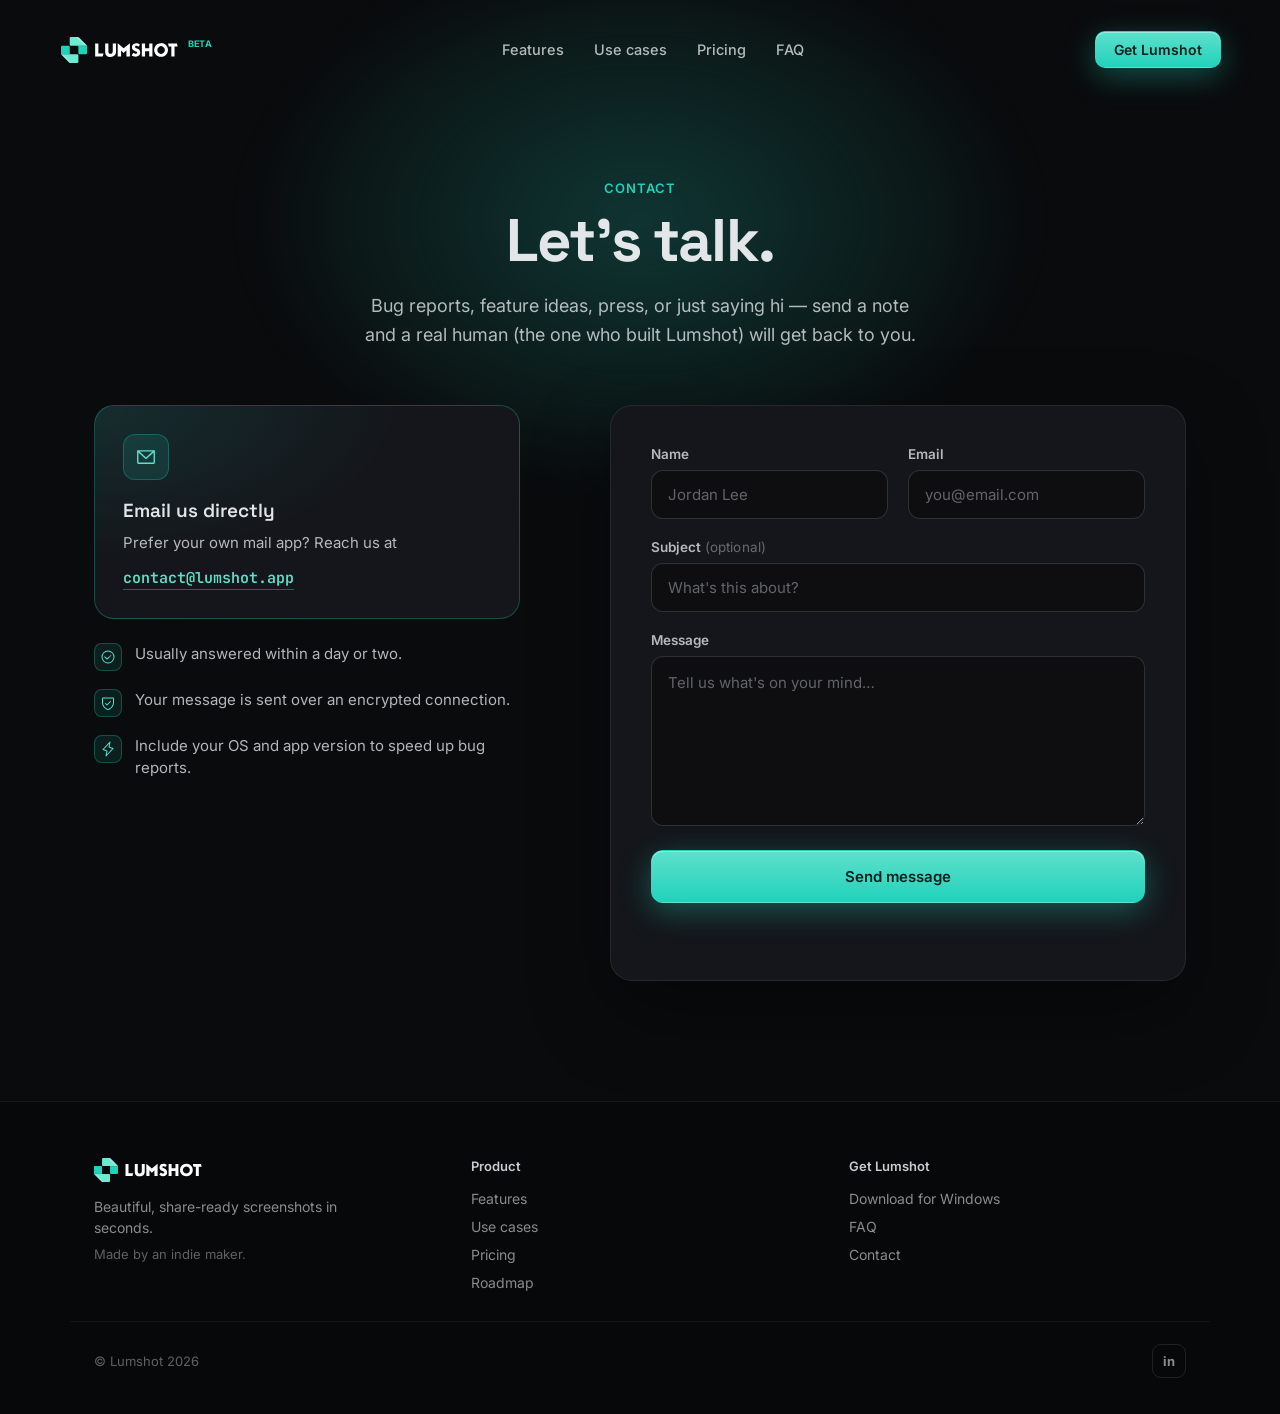
==== commit 3e42a49a: "Update contact email" ====
--- a/contact.html
+++ b/contact.html
@@ -71,7 +71,7 @@
             </div>
             <h2 class="contact-info-title">Email us directly</h2>
             <p class="contact-info-text">Prefer your own mail app? Reach us at</p>
-            <a href="mailto:lumshotapp@gmail.com" class="contact-info-link">lumshotapp@gmail.com</a>
+            <a href="mailto:contact@lumshot.app" class="contact-info-link">contact@lumshot.app</a>
           </div>
 
           <ul class="contact-points">
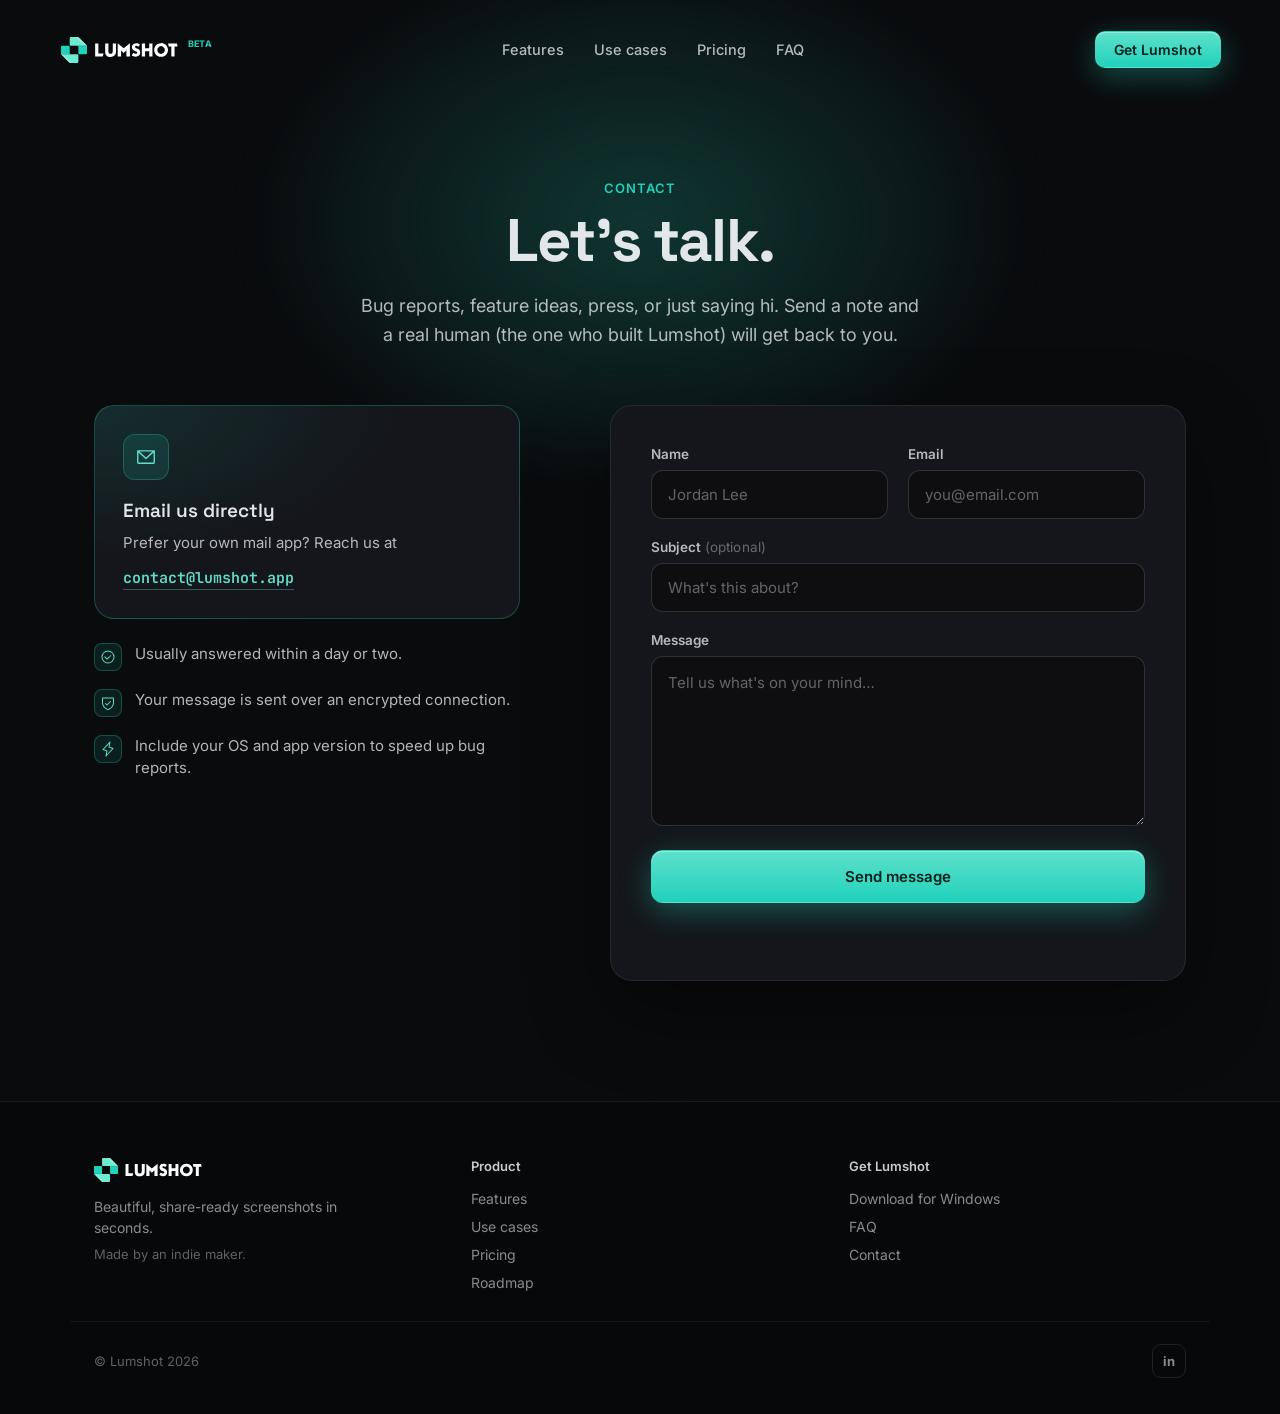
==== commit 7d136d5c: "Make new updates on website" ====
--- a/contact.html
+++ b/contact.html
@@ -4,7 +4,7 @@
 <head>
   <meta charset="utf-8">
   <meta name="viewport" content="width=device-width, initial-scale=1">
-  <title>Contact Lumshot — Get in touch</title>
+  <title>Contact Lumshot: Get in touch</title>
   <meta name="description"
     content="Questions, feedback, or a bug to report? Send the Lumshot team a message and we'll get back to you.">
   <link rel="preconnect" href="https://fonts.googleapis.com">
@@ -58,7 +58,7 @@
       <div class="contact-head" data-reveal>
         <div class="eyebrow">Contact</div>
         <h1 class="contact-title">Let's talk.</h1>
-        <p class="contact-sub">Bug reports, feature ideas, press, or just saying hi — send a note and a real human
+        <p class="contact-sub">Bug reports, feature ideas, press, or just saying hi. Send a note and a real human
           (the one who built Lumshot) will get back to you.</p>
       </div>
 
@@ -157,7 +157,7 @@
         <div class="footer-col">
           <div class="footer-col-title">Get Lumshot</div>
           <div class="footer-links">
-            <a href="https://github.com/saeefam/lumshot/releases/download/v1.1.3/Lumshot-Setup-1.1.3.exe">Download for
+            <a href="https://github.com/saeefam/lumshot/releases/latest/download/Lumshot-Setup.exe">Download for
               Windows</a>
             <a href="index.html#faq">FAQ</a>
             <a href="contact.html">Contact</a>
--- a/styles.css
+++ b/styles.css
@@ -814,6 +814,11 @@
   fill: currentColor;
 }
 
+/* Outline-style icons: stroke, not fill (paths already set fill="none") */
+.lum-icon-stroke {
+  fill: none;
+}
+
 .feat-more-icon .lum-icon,
 .why-icon .lum-icon {
   width: 20px;
